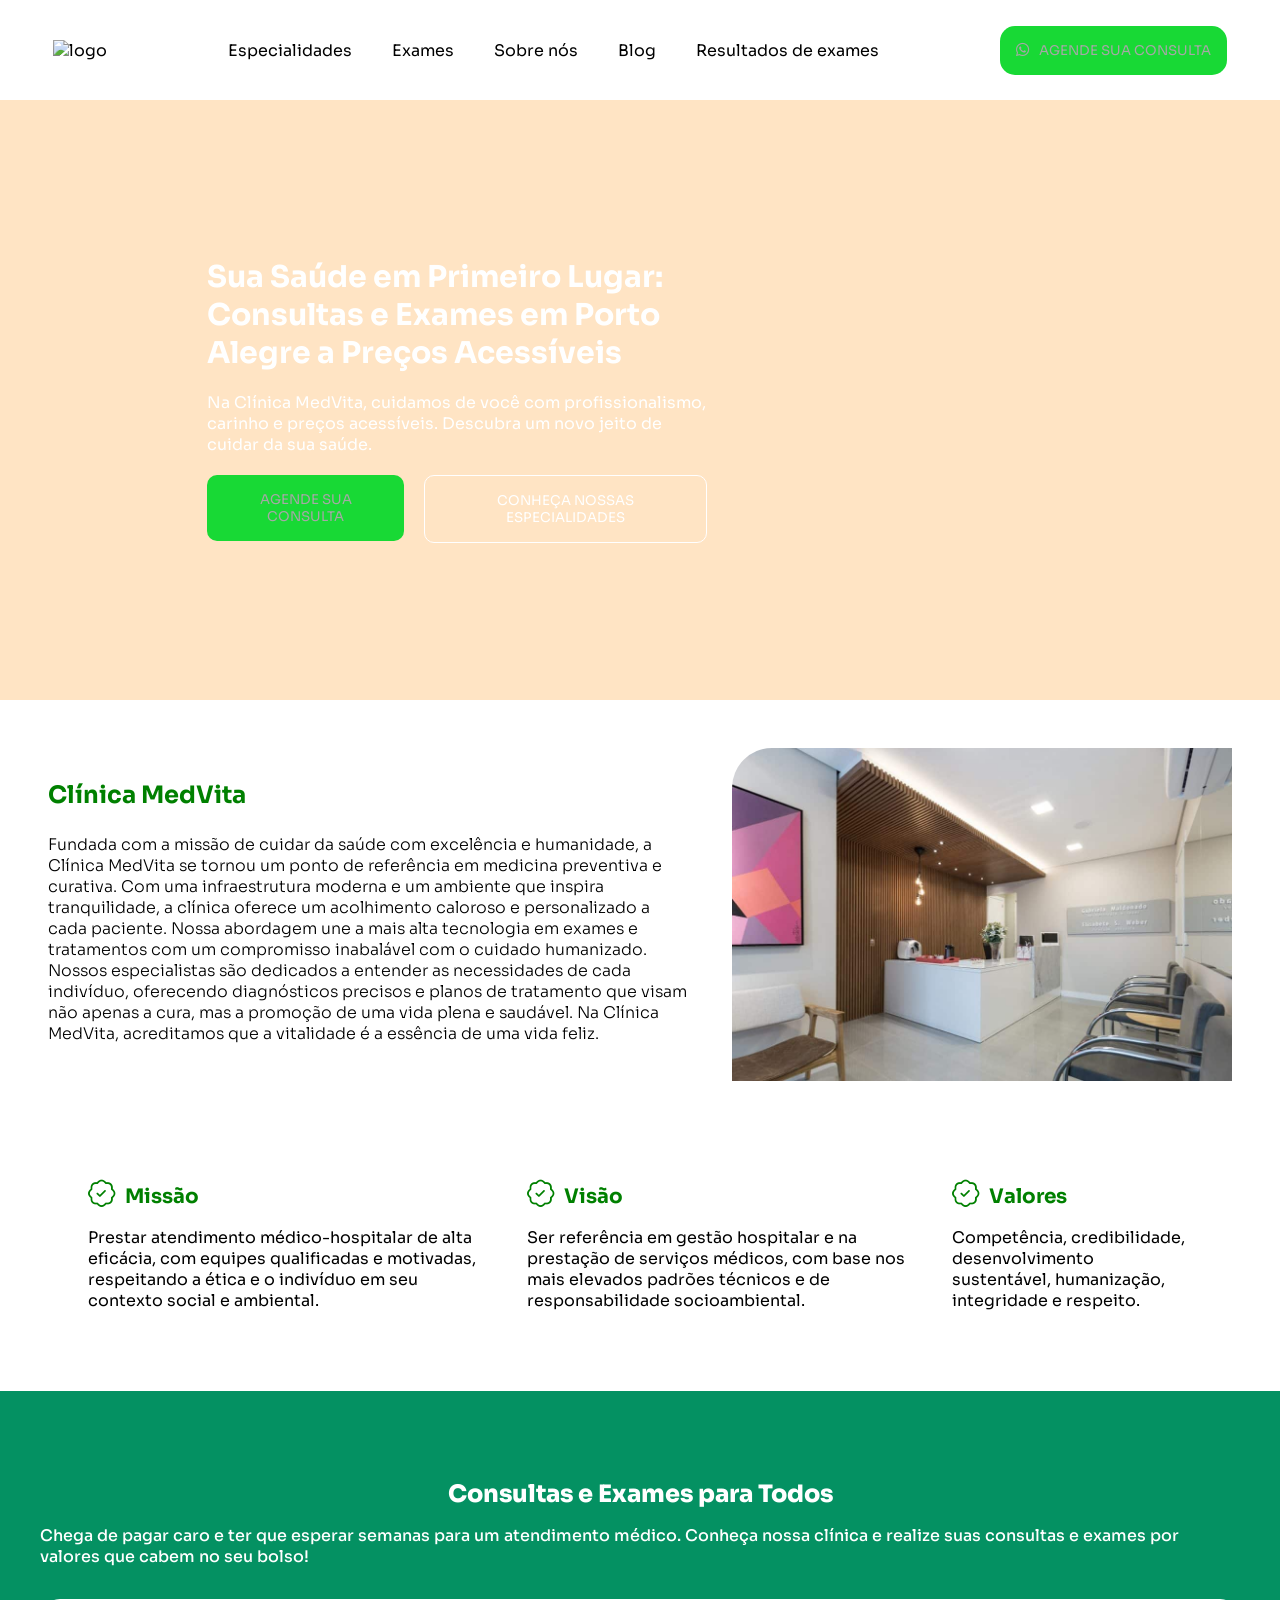
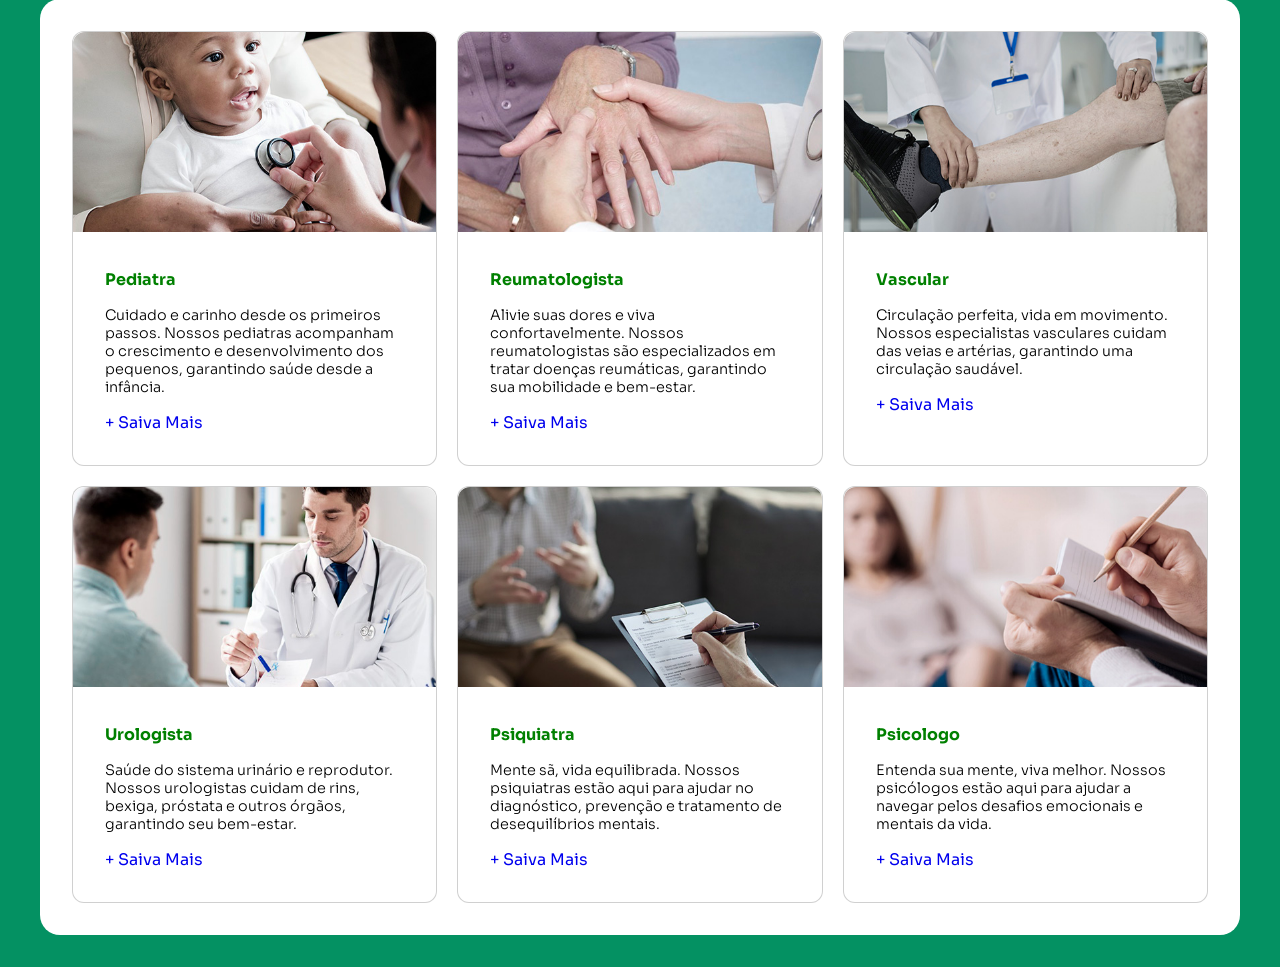
==== index.html @ e5060348 "Fazendo o sobre e consultas" ====
<!DOCTYPE html>
<html lang="pt-br">
<head>
    <meta charset="UTF-8">
    <meta name="viewport" content="width=device-width, initial-scale=1.0">
    <link rel="shortcut icon" href="assets/image/icon.png" type="image/x-icon">

    <!-- Bootstrap-->
    <link rel="stylesheet" href="https://cdn.jsdelivr.net/npm/bootstrap-icons@1.11.3/font/bootstrap-icons.min.css">

    <!-- Font -->
    <link rel="preconnect" href="https://fonts.googleapis.com">
    <link rel="preconnect" href="https://fonts.gstatic.com" crossorigin>
    <link href="https://fonts.googleapis.com/css2?family=Sora:wght@100..800&display=swap" rel="stylesheet">
    
    <!-- CSS -->
    <link rel="stylesheet" href="assets/css/style.css">

    <title>Clínica MedVita</title>
</head>
<body>
    <header>
        <div class="logo">
            <img src="assets/image/logo.png" alt="logo">
        </div>
        <menu>
            <ul>
                <a href="#"><li>Especialidades</li></a>
                <a href="#"><li>Exames</li></a>
                <a href="#"><li>Sobre nós</li></a>
                <a href="#"><li>Blog</li></a>
                <a href="#"><li>Resultados de exames</li></a>
            </ul>
        </menu>
        <div class="botao_menu">
            <button><span><i class="bi bi-whatsapp"></i></span>Agende sua consulta</button>
        </div>
    </header>

    <main>
        <section class="banner">
            <div class="banner_content">
                <div class="banner_text">
                    <h1>Sua Saúde em Primeiro Lugar: Consultas e Exames em Porto Alegre a Preços Acessíveis</h1>
                    <p>Na Clínica MedVita, cuidamos de você com profissionalismo, carinho e preços acessíveis. Descubra um novo jeito de cuidar da sua saúde.</p>
                    <div class="botao_container">
                        <a href="#"><button class="botao_consulta">Agende sua consulta</button></a>
                        <a href="#"><button class="botao_conheca">Conheça nossas especialidades</button></a>
                    </div>
                </div>
                <div></div>
            </div>
        </section>
        <section>
            <div class="container_sobre">
                <div class="container_text">
                <h1>Clínica MedVita</h1>
                <p>Fundada com a missão de cuidar da saúde com excelência e humanidade, a Clínica MedVita se tornou um ponto de referência em medicina preventiva e curativa. Com uma infraestrutura moderna e um ambiente que inspira tranquilidade, a clínica oferece um acolhimento caloroso e personalizado a cada paciente.
                Nossa abordagem une a mais alta tecnologia em exames e tratamentos com um compromisso inabalável com o cuidado humanizado. Nossos especialistas são dedicados a entender as necessidades de cada indivíduo, oferecendo diagnósticos precisos e planos de tratamento que visam não apenas a cura, mas a promoção de uma vida plena e saudável.
                Na Clínica MedVita, acreditamos que a vitalidade é a essência de uma vida feliz.</p>
            </div>
            <div class="image_sobre">
                <img src="assets/image/recepcao.jpg" alt="Recepção da Clínica MedVita">
            </div>
            </div>
            <div class="container_objetivo">
                <div class="objetivo_text">
                    <h1><span><i class="bi bi-patch-check"></i></span>Missão</h1>
                    <p>Prestar atendimento médico-hospitalar de alta eficácia, com equipes qualificadas e motivadas, respeitando a ética e o indivíduo em seu contexto social e ambiental.</p>
                </div>
                <div class="objetivo_text">
                    <h1><span><i class="bi bi-patch-check"></i></span>Visão</h1>
                    <p>Ser referência em gestão hospitalar e na prestação de serviços médicos, com base nos mais elevados padrões técnicos e de responsabilidade socioambiental.</p>
                </div>
                <div class="objetivo_text">
                    <h1><span><i class="bi bi-patch-check"></i></span>Valores</h1>
                    <p>Competência, credibilidade, desenvolvimento sustentável, humanização, integridade e respeito.</p>
                </div>
            </div>
        </section>
        <section class="section_consulta">
            <div class="container_consulta">
                <div class="consulta_text">
                    <h1>Consultas e Exames para Todos</h1>
                    <p>Chega de pagar caro e ter que esperar semanas para um atendimento médico. Conheça nossa clínica e realize suas consultas e exames por valores que cabem no seu bolso!</p>
                </div>
                <div class="container_exames">
                    <div class="exames">
                        <div class="exames_image">
                            <img src="assets/image/pediatra.jpg" alt="Imagem de uma consulta pediatrica">
                        </div>
                        <div class="exames_text">
                            <h1>Pediatra</h1>
                            <p>Cuidado e carinho desde os primeiros passos. Nossos pediatras acompanham o crescimento e desenvolvimento dos pequenos, garantindo saúde desde a infância.</p>
                            <a href="#">+ Saiva Mais</a>
                        </div>
                    </div>
                    <div class="exames">
                        <div class="exames_image">
                            <img src="assets/image/reumatologista.jpg" alt="Imagem de uma consulta de um reumatologista">
                        </div>
                        <div class="exames_text">
                            <h1>Reumatologista</h1>
                            <p>Alivie suas dores e viva confortavelmente. Nossos reumatologistas são especializados em tratar doenças reumáticas, garantindo sua mobilidade e bem-estar.</p>
                            <a href="#">+ Saiva Mais</a>
                        </div>
                    </div>
                    <div class="exames">
                        <div class="exames_image">
                            <img src="assets/image/vascular.jpg" alt="Imagem de uma consulta vascular">
                        </div>
                        <div class="exames_text">
                            <h1>Vascular</h1>
                            <p>Circulação perfeita, vida em movimento. Nossos especialistas vasculares cuidam das veias e artérias, garantindo uma circulação saudável.</p>
                            <a href="#">+ Saiva Mais</a>
                        </div>
                    </div>
                    <div class="exames">
                        <div class="exames_image">
                            <img src="assets/image/urologista.jpg" alt="Imagem de uma consulta de um urologista">
                        </div>
                        <div class="exames_text">
                            <h1>Urologista</h1>
                            <p>Saúde do sistema urinário e reprodutor. Nossos urologistas cuidam de rins, bexiga, próstata e outros órgãos, garantindo seu bem-estar.</p>
                            <a href="#">+ Saiva Mais</a>
                        </div>
                    </div>
                    <div class="exames">
                        <div class="exames_image">
                            <img src="assets/image/psiquiatra.jpg" alt="Imagem de uma consulta de um psiquiatra">
                        </div>
                        <div class="exames_text">
                            <h1>Psiquiatra</h1>
                            <p>Mente sã, vida equilibrada. Nossos psiquiatras estão aqui para ajudar no diagnóstico, prevenção e tratamento de desequilíbrios mentais.</p>
                            <a href="#">+ Saiva Mais</a>
                        </div>
                    </div>
                    <div class="exames">
                        <div class="exames_image">
                            <img src="assets/image/psicologo.jpg" alt="Imagem de uma consulta de um psicologo">
                        </div>
                        <div class="exames_text">
                            <h1>Psicologo</h1>
                            <p>Entenda sua mente, viva melhor. Nossos psicólogos estão aqui para ajudar a navegar pelos desafios emocionais e mentais da vida.</p>
                            <a href="#">+ Saiva Mais</a>
                        </div>
                    </div>
                </div>
            </div>
        </section>
    </main>
</body>
</html>
---- assets/css/style.css ----
*{
    margin: 0;
    padding: 0;
    box-sizing: border-box;
    list-style: none;
    text-decoration: none;
    font-family: "Sora", sans-serif;
}

body {
    background-color: #FFF;
}

/* Header*/

header {
    background-color: #FFF;
    width: 100%;
    height: 100px;
    display: flex;
    justify-content: space-around;
    align-items: center;
}

.logo img{
    max-width: 100px;
    height: auto;
}

menu {
    margin: 0 15px;
}

menu ul{
    max-width: 700px;
    display: flex;
    gap: 40px;
}

menu a li {
    color: black;
}

menu li:hover {
    color: green;
    transition: 0.3s;
}

.botao_menu button{
    border: none;
    border-radius: 15px;
    background-color: #18D935;
    color: rgb(167, 167, 167);
    padding: 1rem;
    text-transform: uppercase;
    cursor: pointer;
}

.botao_menu button span {
    margin-right: 10px;
}

/* Main */

.banner {
    background-color: bisque;
    width: 100%;
    height: 600px;

    background-image: url(../image/banner.jpg);
    background-size: cover;
    background-position: center;
}

.banner_content {
    display: flex;
    justify-content: space-around;
    align-items: center;
    height: 600px;
    gap: px;
}

.banner_text {
    display: flex;
    flex-direction: column;
    max-width: 500px;
    margin-left: 1rem;
    color: white;
}

.banner_text h1 {
    font-size: 30px;
    margin-bottom: 20px;
}

.banner_text .botao_container {
    margin-top: 20px;
    display: flex;
    gap: 20px;
}

.botao_consulta {
    border: none;
    border-radius: 10px;
    background-color: #18D935;
    color: rgb(167, 167, 167);
    padding: 1rem;
    text-transform: uppercase;
    cursor: pointer;
}

.botao_conheca {
    border: 1px solid white;
    border-radius: 10px;
    color: white;
    background-color: transparent;
    padding: 1rem;
    text-transform: uppercase;
    cursor: pointer;
}

.container_sobre {
    display: flex;
    justify-content: center;
    gap: 40px;
    margin: 3rem;
}

.container_text {
    margin-top: 2rem;
    width: 700px;
}

.container_text h1 {
    margin-bottom: 1.5rem;
    color: green;
}

.container_text p {
    font-weight: 300;
}

.image_sobre {
    display: flex;
    align-items: center;
}

.image_sobre img {
    width: 500px;
    border-top-left-radius: 40px;
}

.container_objetivo {
    max-width: 1200px;
    display: flex;
    margin: 2rem auto;
    padding: 3rem;
    gap: 30px;
}

.objetivo_text h1 {
    color: green;
    margin-bottom: 1rem;
    font-size: 1.25rem;
}

.objetivo_text span {
    padding-right: 10px;
    font-size: 27px;
}

.section_consulta {
    background-color: #049162;
    width: 100%;
    padding: 2rem;
}

.container_consulta {
    max-width: 1200px;
    margin: auto;
    padding-top: 3.5rem;
    color: #FFF;
}

.consulta_text {
    margin-bottom: 2rem;
}

.consulta_text h1 {
    text-align: center;
    font-weight: 800;
    margin-bottom: 1rem;
}

.consulta_text p {
    font-weight: 500;
}

.container_exames {
    background-color: #FFF;
    border-radius: 20px;
    padding: 2rem;
    display: grid;
    grid-template-columns: repeat(auto-fit, minmax(300px, 1fr));
    gap: 20px;
}

.exames {
    background-color: #fff;
    border: 1px solid rgba(0, 0, 0, 0.185);
    border-radius: 12px;
}

.exames_image img {
    width: 100%;
    height: 200px;
    object-fit: cover;
    border-radius: 12px 12px 0px 0px;
}

.exames_text {
    padding: 2rem;
}

.exames .exames_text h1 {
    color: green;
    font-size: 1rem;
}

.exames .exames_text p {
    color: black;
    font-size: 0.9rem;
    font-weight: 300;
    padding: 1rem 0rem;
}
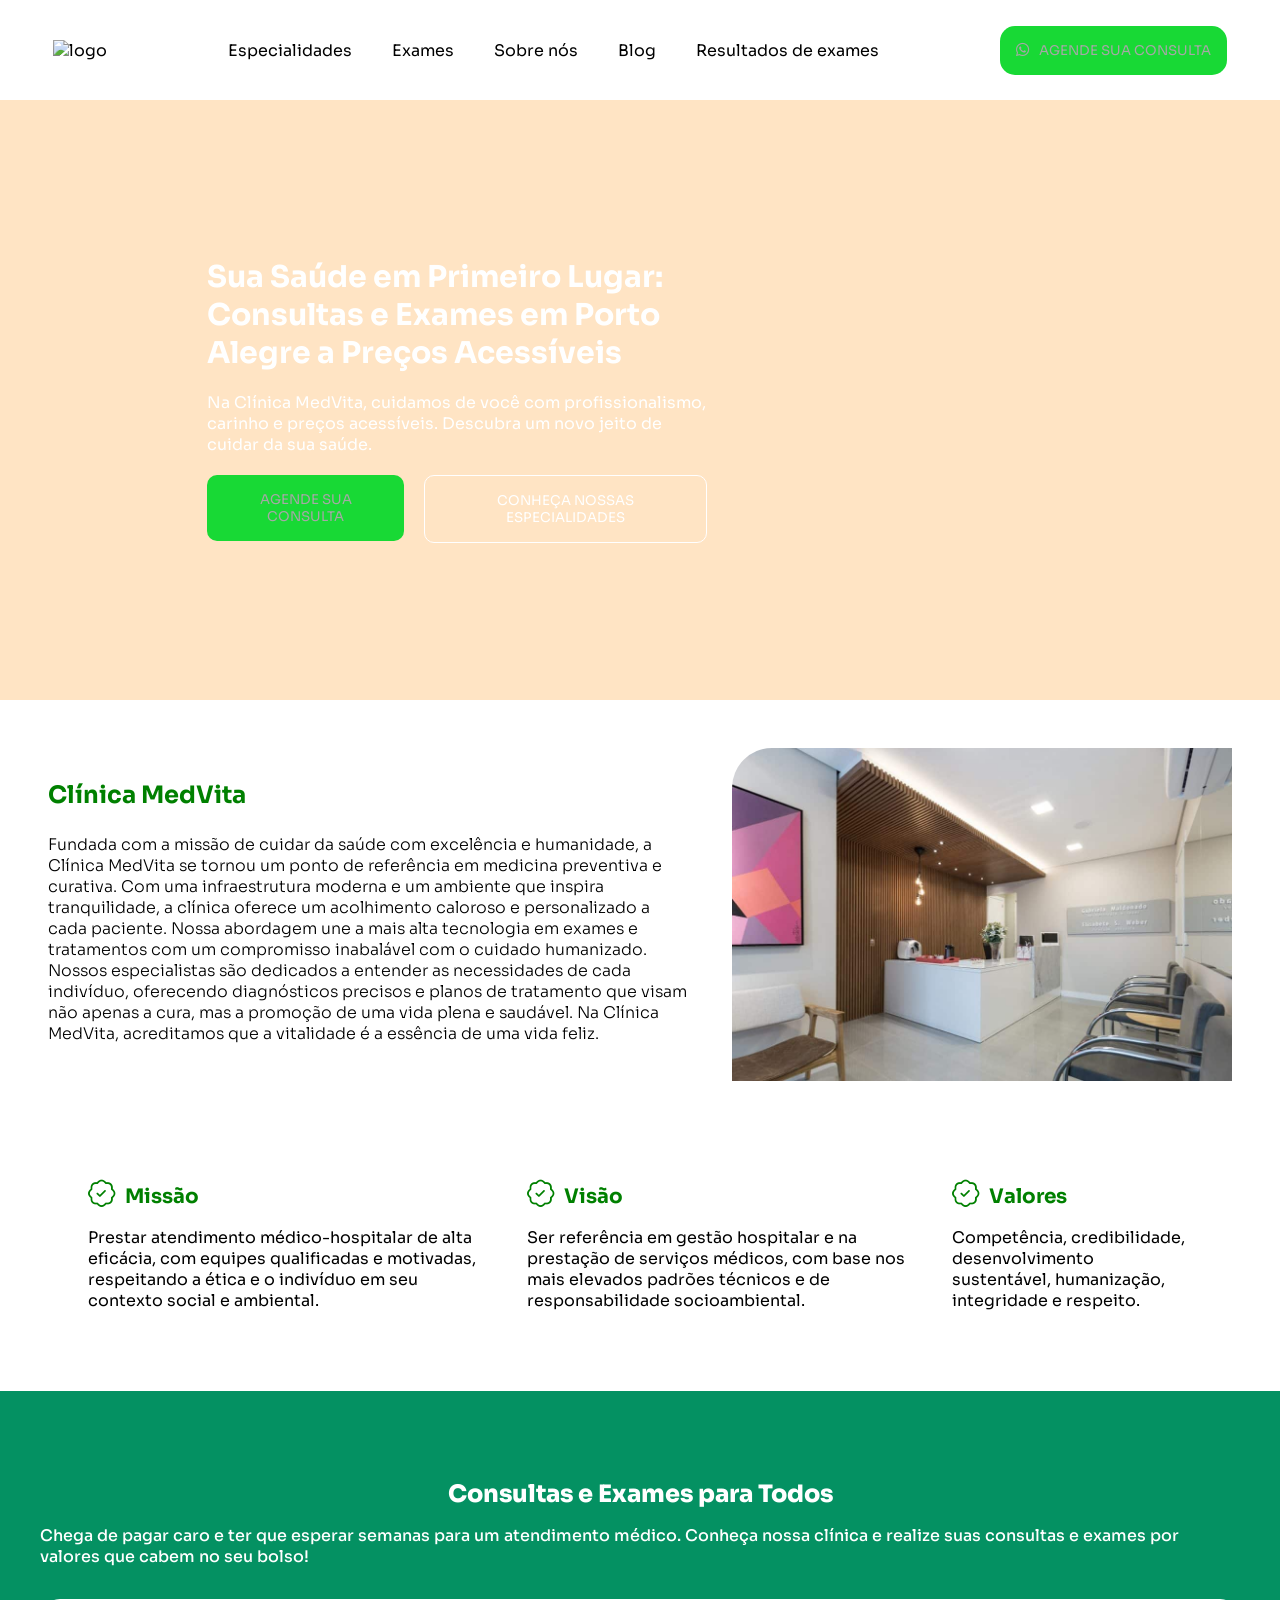
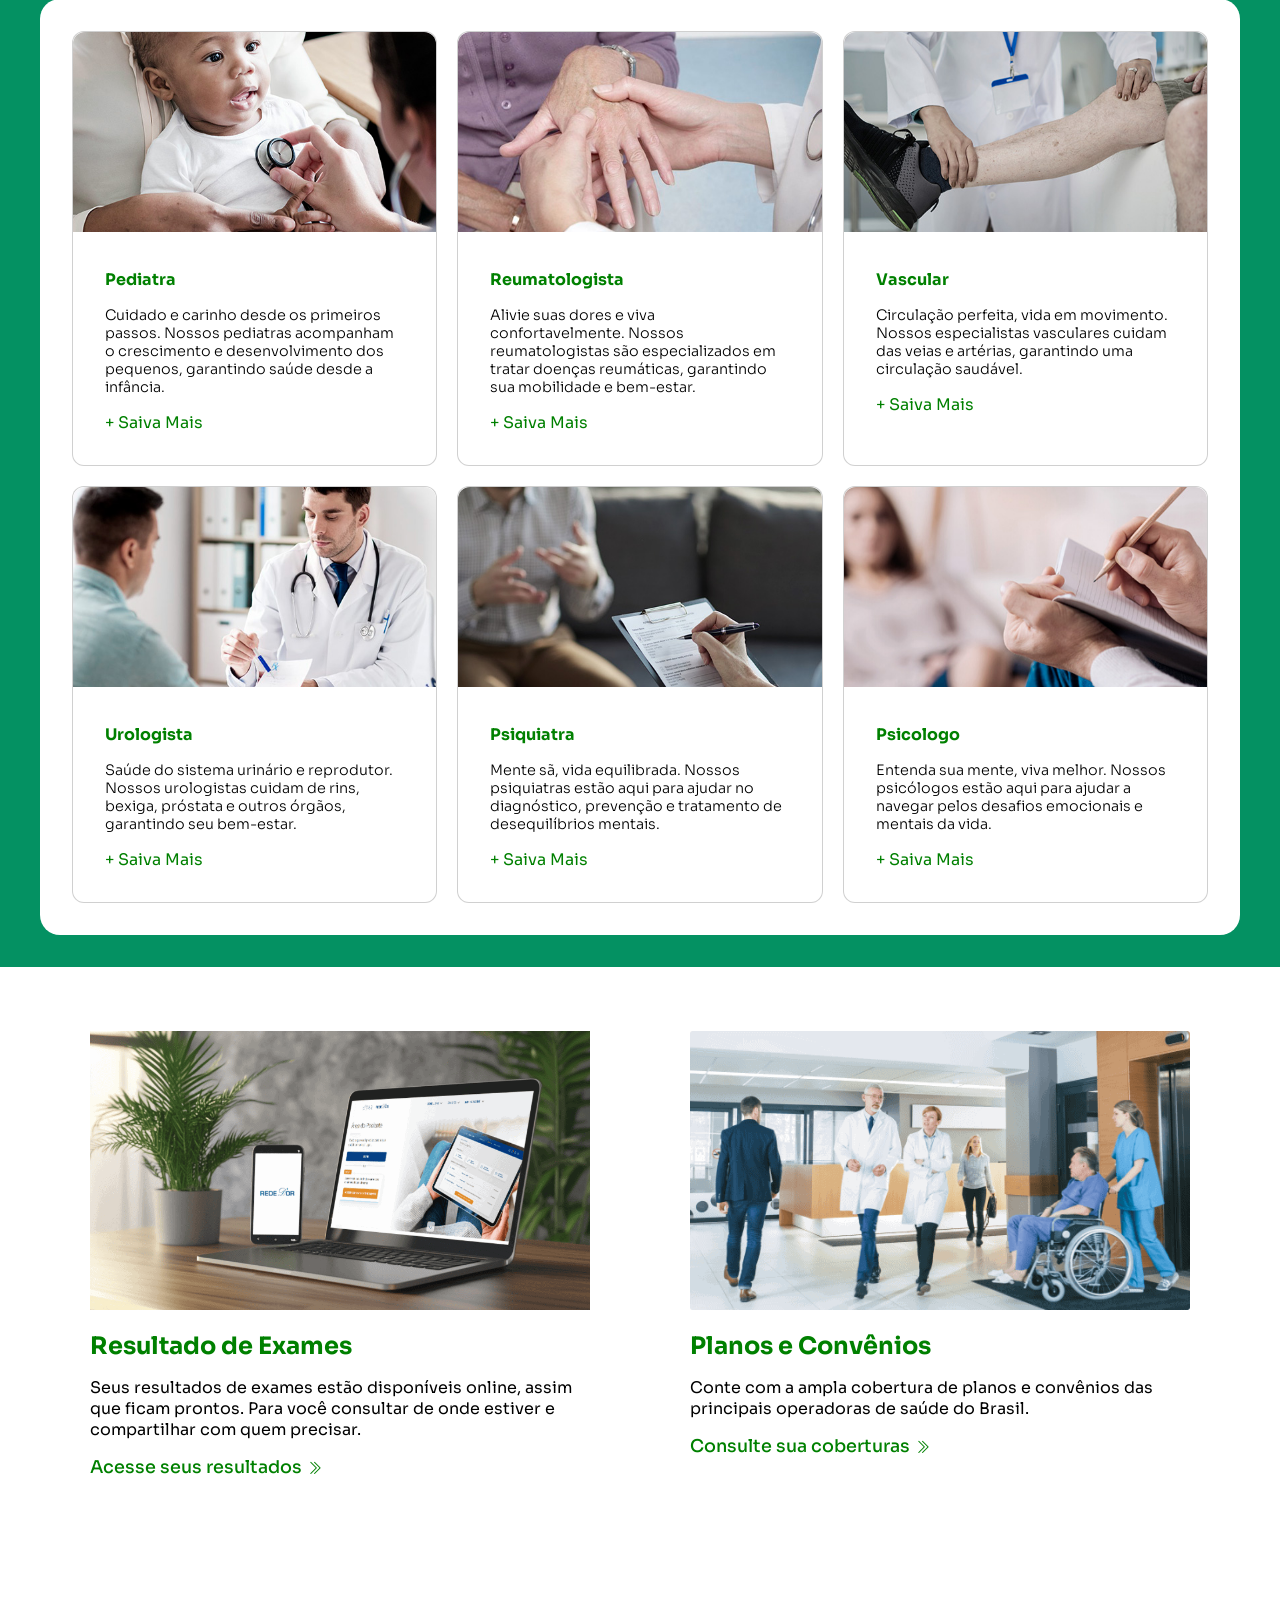
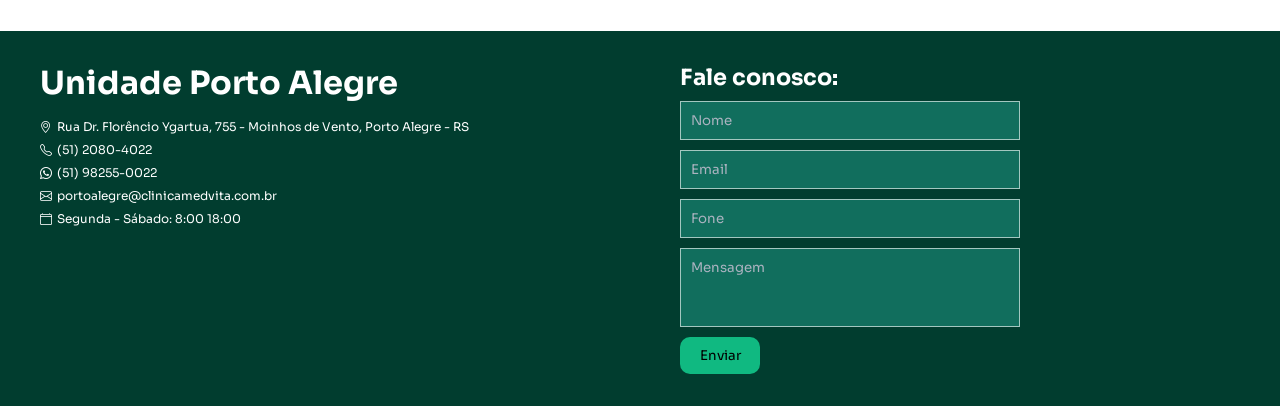
==== commit beab3cc0: "Finalizando o footer" ====
--- a/index.html
+++ b/index.html
@@ -148,6 +148,55 @@
                 </div>
             </div>
         </section>
+        <section class="section_info">
+            <div class="container_info">
+                <div class="card_info">
+                    <div>
+                        <img src="assets/image/Resultados-Exames_Final.jpg" alt="Imagem de um notebook">
+                    </div>
+                    <div>
+                        <h1>Resultado de Exames</h1>
+                        <p>Seus resultados de exames estão disponíveis online, assim que ficam prontos. Para você consultar de onde estiver e compartilhar com quem precisar.</p>
+                    </div>
+                    <div>
+                        <a href="#">Acesse seus resultados<span><i class="bi bi-chevron-double-right"></i></span></a>
+                    </div>
+                </div>
+
+                <div class="card_info">
+                    <div>
+                        <img src="assets/image/Plano.jpg" alt="">
+                    </div>
+                    <div>
+                        <h1>Planos e Convênios</h1>
+                        <p>Conte com a ampla cobertura de planos e convênios das principais operadoras de saúde do Brasil.</p>
+                    </div>
+                    <div>
+                        <a href="#">Consulte sua coberturas<span><i class="bi bi-chevron-double-right"></i></span></a>
+                    </div>
+                </div>
+            </div>
+        </section>
     </main>
+    <footer>
+        <div class="footer_info">
+            <div class="info">
+                <h1>Unidade Porto Alegre</h1>
+                <p><span><i class="bi bi-geo-alt"></i></span>Rua Dr. Florêncio Ygartua, 755 - Moinhos de Vento, Porto Alegre - RS</p>
+                <p><span><i class="bi bi-telephone"></i></span>(51) 2080-4022</p>
+                <p><span><i class="bi bi-whatsapp"></i></span>(51) 98255-0022</p>
+                <p><span><i class="bi bi-envelope"></i></span>portoalegre@clinicamedvita.com.br</p>
+                <p><span><i class="bi bi-calendar4"></i></span>Segunda - Sábado: 8:00 18:00</p>
+            </div>
+            <div class="contato">
+                <h1>Fale conosco:</h1>
+                <input type="text" name="nome" id="" placeholder="Nome">
+                <input type="email" name="email" id="" placeholder="Email">
+                <input type="tel" name="telefone" id="" placeholder="Fone">
+                <input type="text" name="mensagem" id="" class="mensagem" placeholder="Mensagem">
+                <button>Enviar</button>
+            </div>
+        </div>
+    </footer>
 </body>
 </html>
--- a/assets/css/style.css
+++ b/assets/css/style.css
@@ -234,4 +234,122 @@
     padding: 1rem 0rem;
 }
 
-
+.exames .exames_text a {
+    color: green;
+}
+
+.section_info {
+    max-width: 1200px;
+    margin: auto;
+    height: 600px;
+}
+
+.container_info {
+    display: flex;
+    justify-content: space-around;
+    margin-top: 4rem;
+}
+
+.card_info {
+    flex-direction: column;
+    width: 500px;
+}
+
+.card_info img {
+    width: 500px;
+}
+
+.card_info h1 {
+    color: green;
+    padding-bottom: 1rem;
+    padding-top: 1rem;
+}
+
+.card_info p {
+    padding-bottom: 1rem;
+}
+
+.card_info a {
+    color: green;
+    font-size: 1.1rem;
+    font-weight: 500;
+}
+
+.card_info span {
+    padding-left: 5px;
+    font-size: 15px;
+}
+
+footer {
+    background-color: #013D2F;
+    padding: 2rem;
+}
+
+.footer_info {
+    max-width: 1200px;
+    display: flex;
+    justify-content: center;
+    margin: auto;
+    color: #FFF;
+    gap: 80px;
+}
+
+.info {
+    width: 100%;
+}
+
+.info h1 {
+    padding-bottom: 1rem;
+}
+
+.info span {
+    padding-right: 5px;
+}
+
+.info p {
+    padding-bottom: 8px;
+    font-size: 12px;
+}
+
+.contato {
+    width: 100%;
+    display: flex;
+    flex-direction: column;
+    gap: 10px;
+}
+
+.contato h1 {
+    font-size: 1.4rem;
+}
+
+.contato input {
+    padding: 10px;
+    max-width: 340px;
+    background-color: #116E5D;
+    color: #ffffff;
+    border: 1px solid #ffffff9c;
+}
+
+::placeholder {
+    color: #abb3c0;
+    opacity: 1;
+}
+
+.contato .mensagem {
+    padding-bottom: 50px;
+}
+
+.contato button {
+    width: 80px;
+    border: none;
+    background-color: #10B981;
+    padding: 10px;
+    border-radius: 10px;
+}
+
+.contato button:hover {
+    background-color: #065F46;
+}
+
+
+
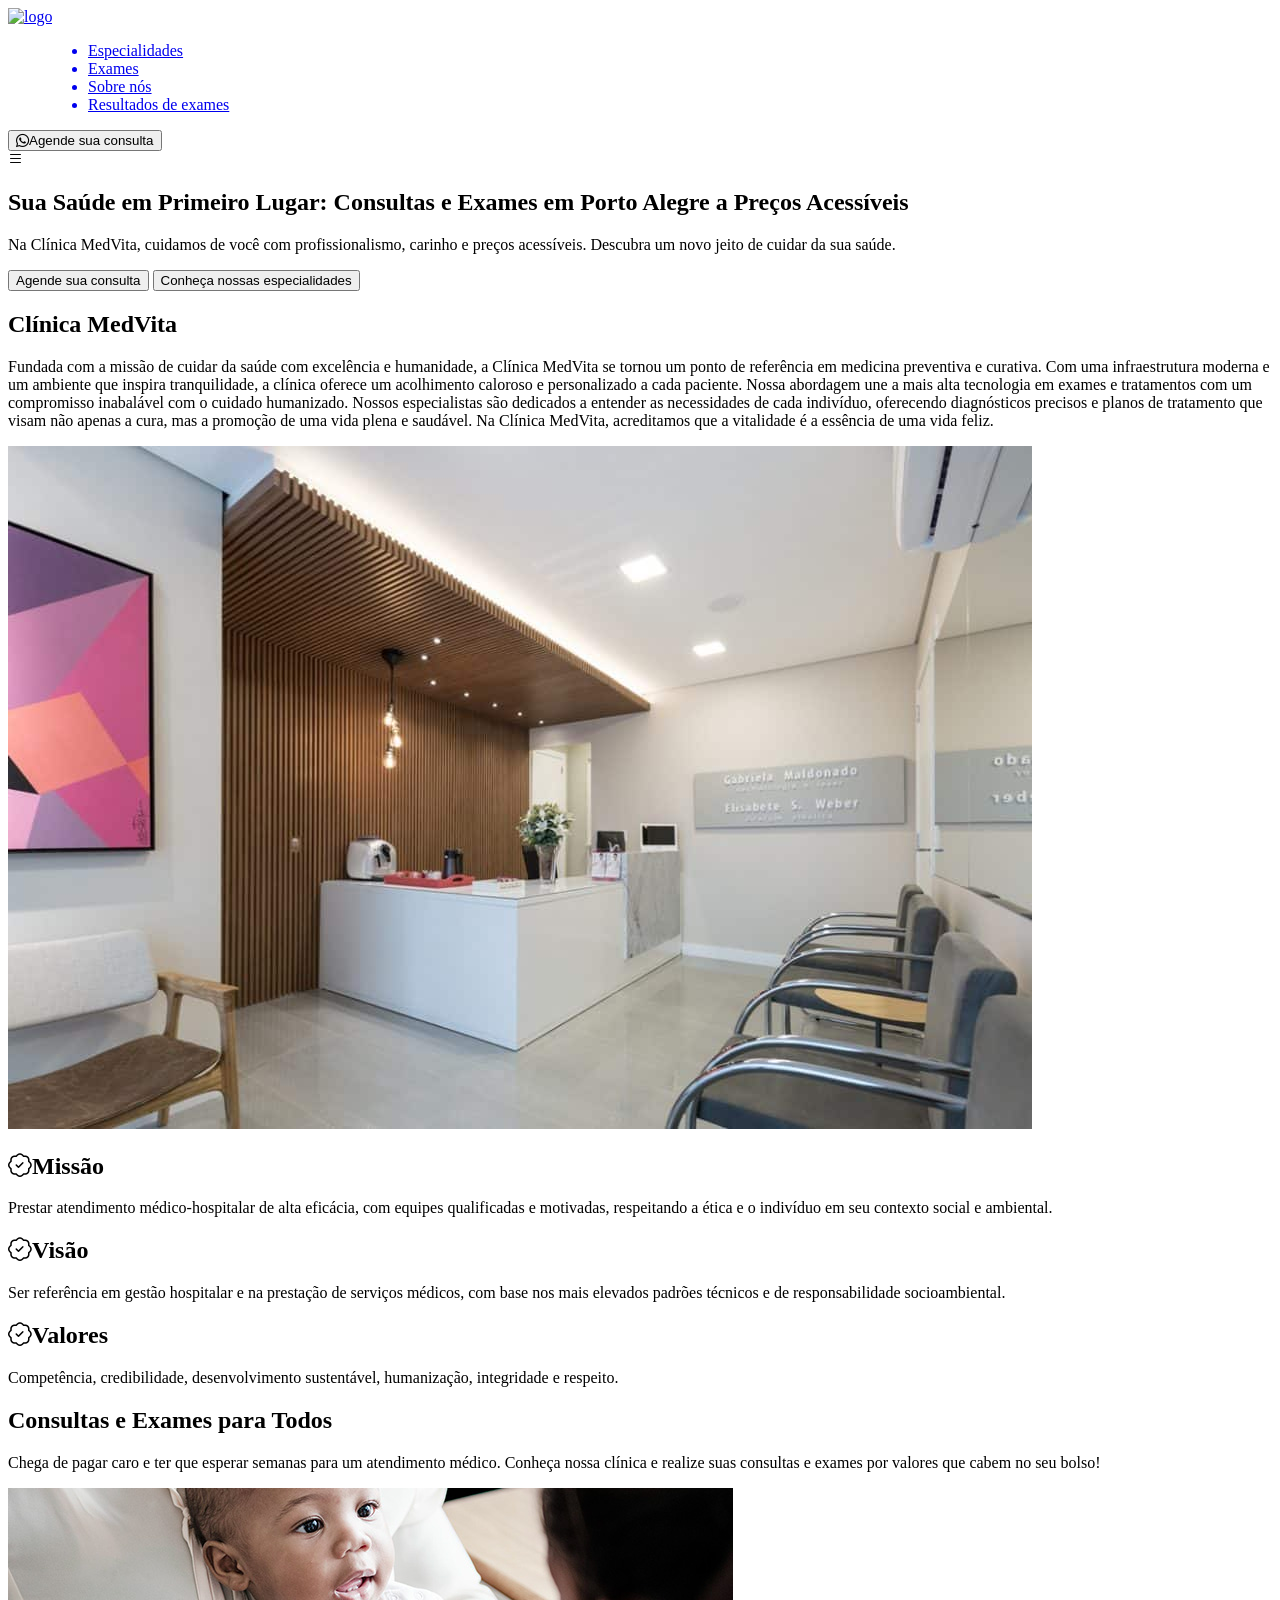
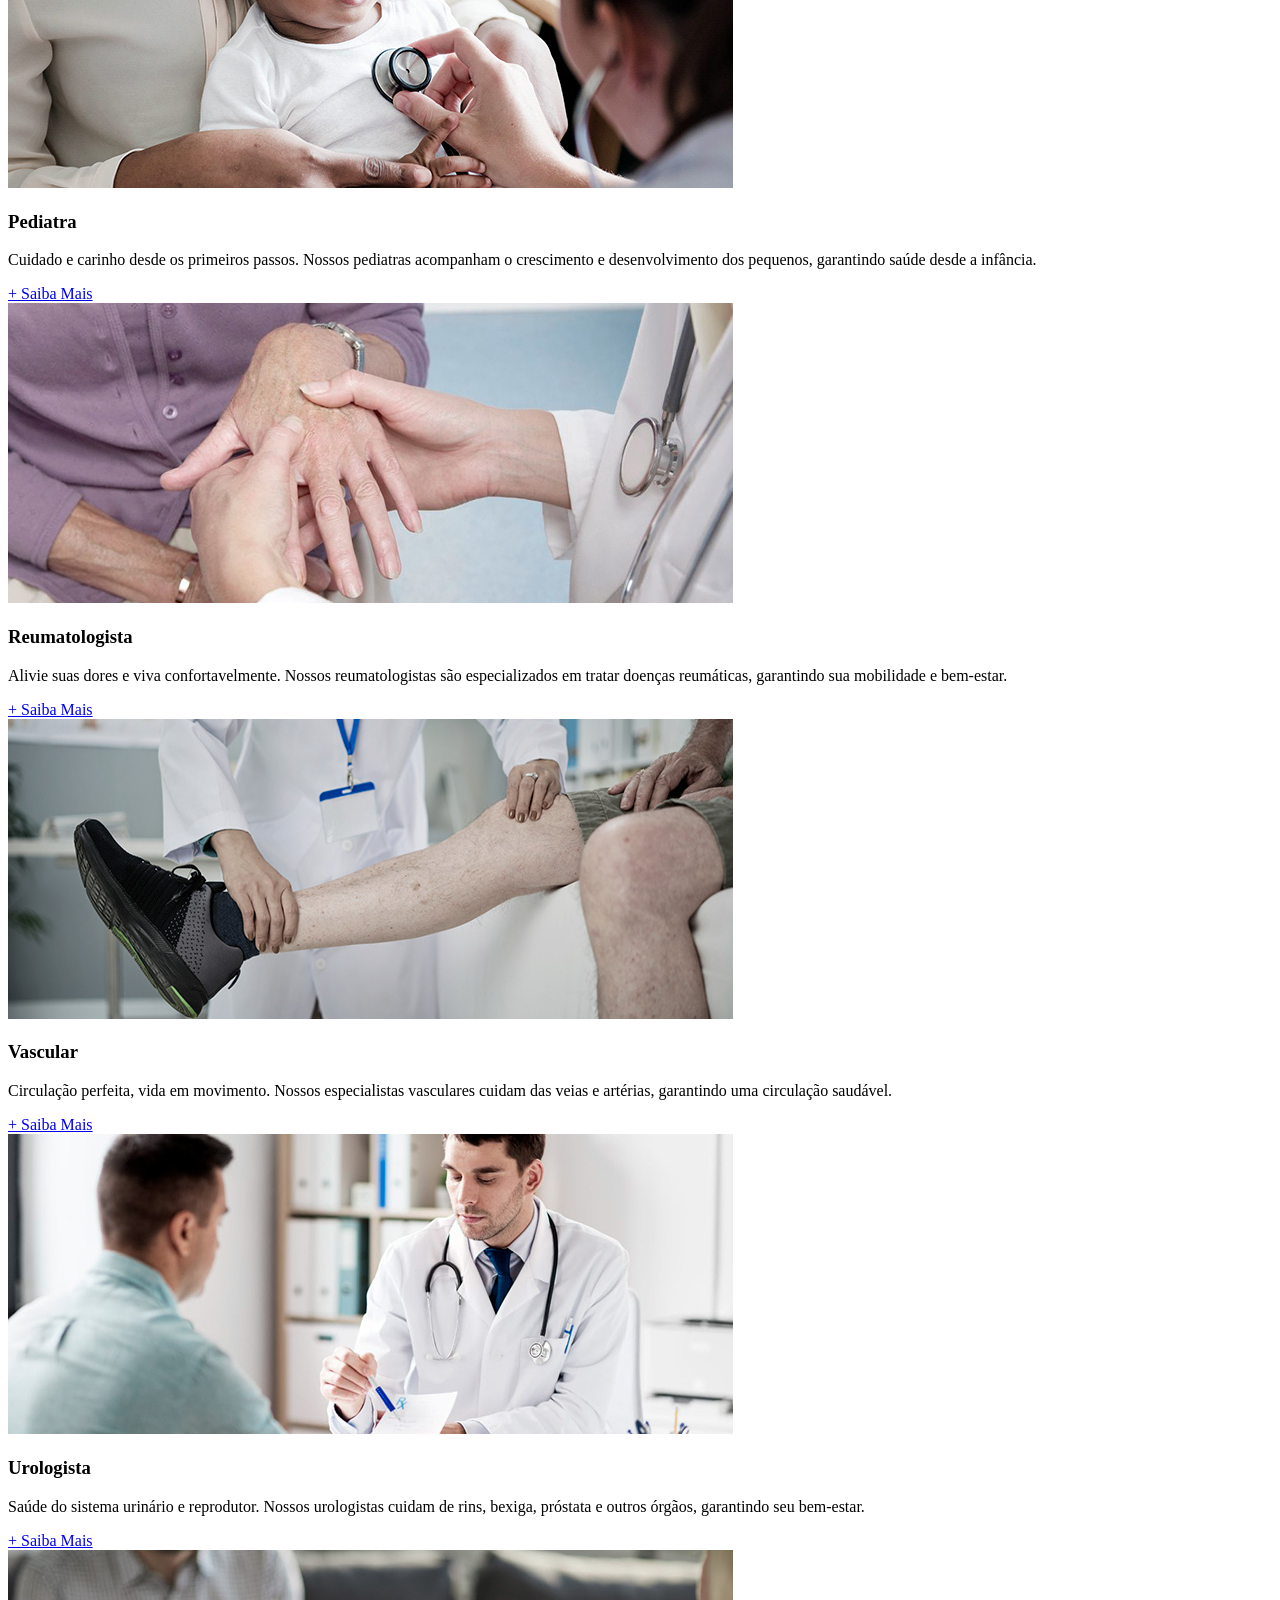
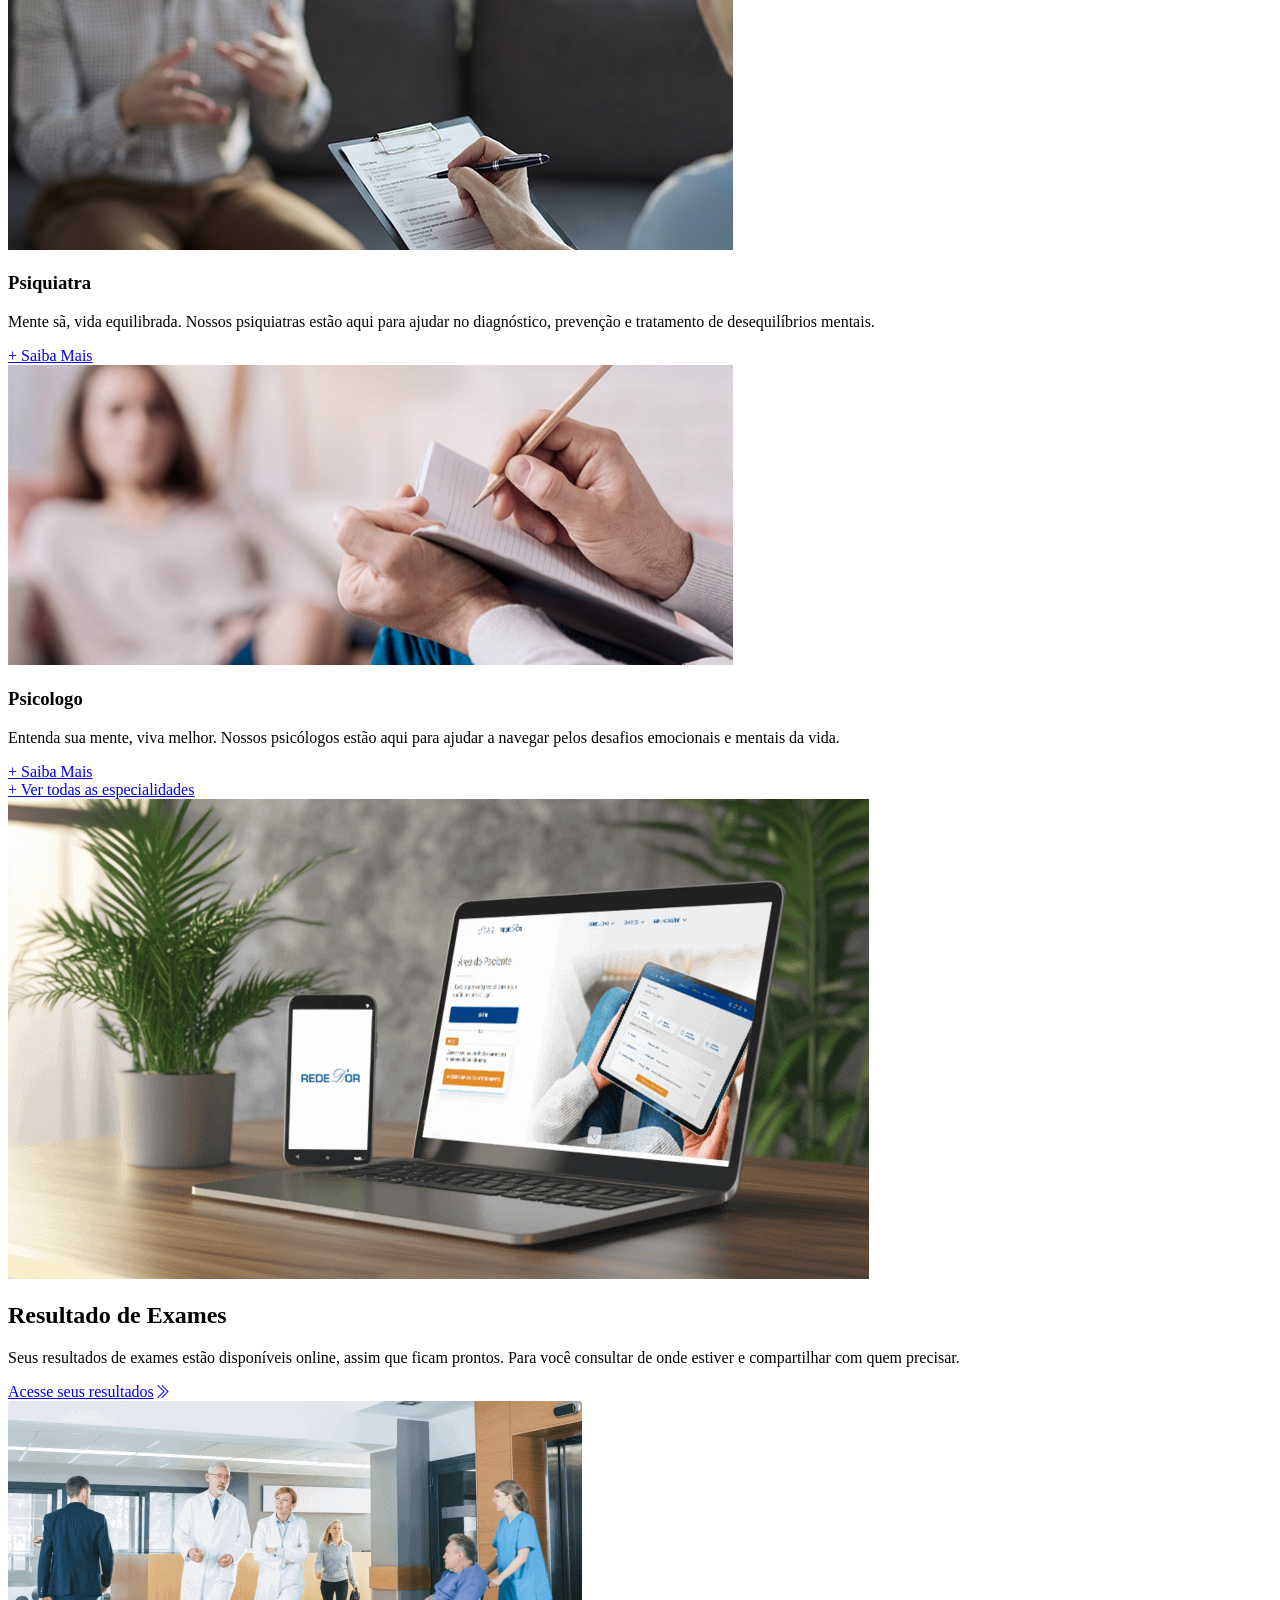
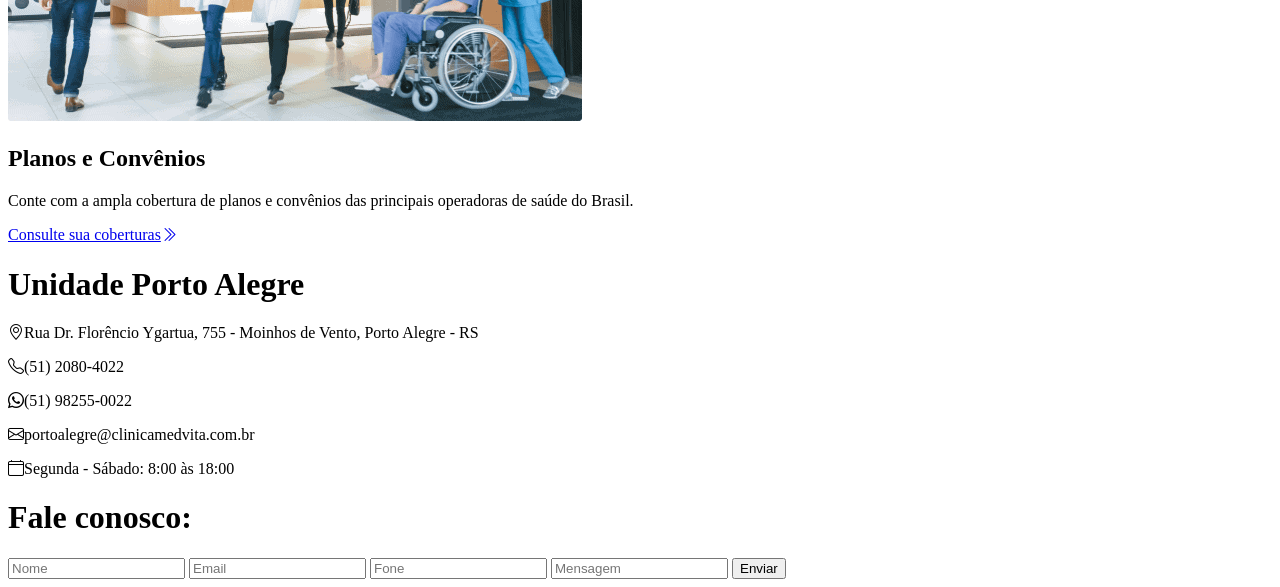
==== commit 67f9e867: "Trocando o nome da pagina principal home para index" ====
--- a/index.html
+++ b/index.html
@@ -14,27 +14,31 @@
     <link href="https://fonts.googleapis.com/css2?family=Sora:wght@100..800&display=swap" rel="stylesheet">
     
     <!-- CSS -->
-    <link rel="stylesheet" href="assets/css/style.css">
+    <link rel="stylesheet" href="./assets/css/index.css">
+    <link rel="stylesheet" href="./assets/css/media.css">
+
+    <!-- JS -->
+    <script src="./assets/js/script.js" defer></script>
 
     <title>Clínica MedVita</title>
 </head>
 <body>
     <header>
         <div class="logo">
-            <img src="assets/image/logo.png" alt="logo">
+            <a href="index.html"><img src="assets/image/logo.png" alt="logo"></a>
         </div>
         <menu>
-            <ul>
-                <a href="#"><li>Especialidades</li></a>
-                <a href="#"><li>Exames</li></a>
-                <a href="#"><li>Sobre nós</li></a>
-                <a href="#"><li>Blog</li></a>
+            <ul id="menu">
+                <a href="especialidades.html"><li>Especialidades</li></a>
+                <a href="exames.html"><li>Exames</li></a>
+                <a href="#sobre"><li>Sobre nós</li></a>
                 <a href="#"><li>Resultados de exames</li></a>
             </ul>
         </menu>
         <div class="botao_menu">
             <button><span><i class="bi bi-whatsapp"></i></span>Agende sua consulta</button>
         </div>
+        <i id="nav_menu" class="bi bi-list"></i>
     </header>
 
     <main>
@@ -45,14 +49,14 @@
                     <p>Na Clínica MedVita, cuidamos de você com profissionalismo, carinho e preços acessíveis. Descubra um novo jeito de cuidar da sua saúde.</p>
                     <div class="botao_container">
                         <a href="#"><button class="botao_consulta">Agende sua consulta</button></a>
-                        <a href="#"><button class="botao_conheca">Conheça nossas especialidades</button></a>
+                        <a href="especialidades.html"><button class="botao_conheca">Conheça nossas especialidades</button></a>
                     </div>
                 </div>
                 <div></div>
             </div>
         </section>
         <section>
-            <div class="container_sobre">
+            <div class="container_sobre" id="sobre">
                 <div class="container_text">
                 <h1>Clínica MedVita</h1>
                 <p>Fundada com a missão de cuidar da saúde com excelência e humanidade, a Clínica MedVita se tornou um ponto de referência em medicina preventiva e curativa. Com uma infraestrutura moderna e um ambiente que inspira tranquilidade, a clínica oferece um acolhimento caloroso e personalizado a cada paciente.
@@ -84,68 +88,72 @@
                     <h1>Consultas e Exames para Todos</h1>
                     <p>Chega de pagar caro e ter que esperar semanas para um atendimento médico. Conheça nossa clínica e realize suas consultas e exames por valores que cabem no seu bolso!</p>
                 </div>
-                <div class="container_exames">
-                    <div class="exames">
-                        <div class="exames_image">
-                            <img src="assets/image/pediatra.jpg" alt="Imagem de uma consulta pediatrica">
-                        </div>
-                        <div class="exames_text">
-                            <h1>Pediatra</h1>
-                            <p>Cuidado e carinho desde os primeiros passos. Nossos pediatras acompanham o crescimento e desenvolvimento dos pequenos, garantindo saúde desde a infância.</p>
-                            <a href="#">+ Saiva Mais</a>
-                        </div>
-                    </div>
-                    <div class="exames">
-                        <div class="exames_image">
-                            <img src="assets/image/reumatologista.jpg" alt="Imagem de uma consulta de um reumatologista">
-                        </div>
-                        <div class="exames_text">
-                            <h1>Reumatologista</h1>
-                            <p>Alivie suas dores e viva confortavelmente. Nossos reumatologistas são especializados em tratar doenças reumáticas, garantindo sua mobilidade e bem-estar.</p>
-                            <a href="#">+ Saiva Mais</a>
-                        </div>
-                    </div>
-                    <div class="exames">
-                        <div class="exames_image">
-                            <img src="assets/image/vascular.jpg" alt="Imagem de uma consulta vascular">
-                        </div>
-                        <div class="exames_text">
-                            <h1>Vascular</h1>
-                            <p>Circulação perfeita, vida em movimento. Nossos especialistas vasculares cuidam das veias e artérias, garantindo uma circulação saudável.</p>
-                            <a href="#">+ Saiva Mais</a>
-                        </div>
-                    </div>
-                    <div class="exames">
-                        <div class="exames_image">
-                            <img src="assets/image/urologista.jpg" alt="Imagem de uma consulta de um urologista">
-                        </div>
-                        <div class="exames_text">
-                            <h1>Urologista</h1>
-                            <p>Saúde do sistema urinário e reprodutor. Nossos urologistas cuidam de rins, bexiga, próstata e outros órgãos, garantindo seu bem-estar.</p>
-                            <a href="#">+ Saiva Mais</a>
-                        </div>
-                    </div>
-                    <div class="exames">
-                        <div class="exames_image">
-                            <img src="assets/image/psiquiatra.jpg" alt="Imagem de uma consulta de um psiquiatra">
-                        </div>
-                        <div class="exames_text">
-                            <h1>Psiquiatra</h1>
-                            <p>Mente sã, vida equilibrada. Nossos psiquiatras estão aqui para ajudar no diagnóstico, prevenção e tratamento de desequilíbrios mentais.</p>
-                            <a href="#">+ Saiva Mais</a>
-                        </div>
-                    </div>
-                    <div class="exames">
-                        <div class="exames_image">
-                            <img src="assets/image/psicologo.jpg" alt="Imagem de uma consulta de um psicologo">
-                        </div>
-                        <div class="exames_text">
-                            <h1>Psicologo</h1>
-                            <p>Entenda sua mente, viva melhor. Nossos psicólogos estão aqui para ajudar a navegar pelos desafios emocionais e mentais da vida.</p>
-                            <a href="#">+ Saiva Mais</a>
-                        </div>
-                    </div>
-                </div>
+                <section class="section_exames">
+                    <div class="container_exames">
+                        <div class="exames">
+                            <div class="exames_image">
+                                <img src="assets/image/pediatra.jpg" alt="Imagem de uma consulta pediatrica">
+                            </div>
+                            <div class="exames_text">
+                                <h1>Pediatra</h1>
+                                <p>Cuidado e carinho desde os primeiros passos. Nossos pediatras acompanham o crescimento e desenvolvimento dos pequenos, garantindo saúde desde a infância.</p>
+                                <a href="#">+ Saiba Mais</a>
+                            </div>
+                        </div>
+                        <div class="exames">
+                            <div class="exames_image">
+                                <img src="assets/image/reumatologista.jpg" alt="Imagem de uma consulta de um reumatologista">
+                            </div>
+                            <div class="exames_text">
+                                <h1>Reumatologista</h1>
+                                <p>Alivie suas dores e viva confortavelmente. Nossos reumatologistas são especializados em tratar doenças reumáticas, garantindo sua mobilidade e bem-estar.</p>
+                                <a href="#">+ Saiba Mais</a>
+                            </div>
+                        </div>
+                        <div class="exames">
+                            <div class="exames_image">
+                                <img src="assets/image/vascular.jpg" alt="Imagem de uma consulta vascular">
+                            </div>
+                            <div class="exames_text">
+                                <h1>Vascular</h1>
+                                <p>Circulação perfeita, vida em movimento. Nossos especialistas vasculares cuidam das veias e artérias, garantindo uma circulação saudável.</p>
+                                <a href="#">+ Saiba Mais</a>
+                            </div>
+                        </div>
+                        <div class="exames">
+                            <div class="exames_image">
+                                <img src="assets/image/urologista.jpg" alt="Imagem de uma consulta de um urologista">
+                            </div>
+                            <div class="exames_text">
+                                <h1>Urologista</h1>
+                                <p>Saúde do sistema urinário e reprodutor. Nossos urologistas cuidam de rins, bexiga, próstata e outros órgãos, garantindo seu bem-estar.</p>
+                                <a href="#">+ Saiba Mais</a>
+                            </div>
+                        </div>
+                        <div class="exames">
+                            <div class="exames_image">
+                                <img src="assets/image/psiquiatra.jpg" alt="Imagem de uma consulta de um psiquiatra">
+                            </div>
+                            <div class="exames_text">
+                                <h1>Psiquiatra</h1>
+                                <p>Mente sã, vida equilibrada. Nossos psiquiatras estão aqui para ajudar no diagnóstico, prevenção e tratamento de desequilíbrios mentais.</p>
+                                <a href="#">+ Saiba Mais</a>
+                            </div>
+                        </div>
+                        <div class="exames">
+                            <div class="exames_image">
+                                <img src="assets/image/psicologo.jpg" alt="Imagem de uma consulta de um psicologo">
+                            </div>
+                            <div class="exames_text">
+                                <h1>Psicologo</h1>
+                                <p>Entenda sua mente, viva melhor. Nossos psicólogos estão aqui para ajudar a navegar pelos desafios emocionais e mentais da vida.</p>
+                                <a href="#">+ Saiba Mais</a>
+                            </div>
+                        </div>
+                    </div>
+                    <div class="button_mais"><a href="especialidades.html">+ Ver todas as especialidades</a></div>
+                </section>
+                
             </div>
         </section>
         <section class="section_info">
@@ -186,7 +194,7 @@
                 <p><span><i class="bi bi-telephone"></i></span>(51) 2080-4022</p>
                 <p><span><i class="bi bi-whatsapp"></i></span>(51) 98255-0022</p>
                 <p><span><i class="bi bi-envelope"></i></span>portoalegre@clinicamedvita.com.br</p>
-                <p><span><i class="bi bi-calendar4"></i></span>Segunda - Sábado: 8:00 18:00</p>
+                <p><span><i class="bi bi-calendar4"></i></span>Segunda - Sábado: 8:00 às 18:00</p>
             </div>
             <div class="contato">
                 <h1>Fale conosco:</h1>
--- a/assets/css/media.css
+++ b/assets/css/media.css
@@ -0,0 +1,100 @@
+@media only screen and (max-width: 1092px) {
+
+    /* pagina home */
+    header {
+        justify-content: space-between;
+        padding: 1.5rem 1rem;
+    }
+
+    #nav_menu {
+        display: block;
+        font-size: 2rem;
+        cursor: pointer;
+        z-index: 1001;
+    }
+
+    .botao_menu {
+        display: none;
+    }
+
+    menu {
+        position: absolute;
+        top: 0;
+        margin-top: 6.22rem;
+        right: -110%;
+        height: 280px;
+        width: 100%;
+        background: #fff;
+        box-shadow: 2px 0 12px rgba(0,0,0,0.15);
+        transition: right 0.3s ease;
+        padding: 1rem 2rem 2rem;
+        z-index: 1000;
+    }
+
+    menu.active {
+        right: 0;
+    }
+
+    menu ul {
+        display: flex;
+        flex-direction: column;
+        gap: 16px;
+    }
+
+    menu a li {
+        font-weight: 600;
+        padding: 0.5rem 0;
+    }
+
+    menu a li:hover {
+        color: #049162;
+    }
+
+    .container_sobre {
+        flex-direction: column;
+        align-items: center;
+    }
+
+    .container_sobre .image_sobre {
+        justify-content: center;
+    }
+
+    .container_info {
+        flex-direction: column;
+        justify-content: center;
+        align-items: center;
+        gap: 30px;
+        margin-bottom: 3rem;
+    }
+
+    /* pagina especialidades */
+
+    .section_container {
+        flex-direction: column;
+        margin: 20px;
+    }
+
+    .container_text {
+        width: 100%;
+        height: 350px;
+    }
+
+    .container_text p {
+        width: 100%;
+    }
+
+    .container_image {
+        position: relative;
+        bottom: 3rem;
+        left: 1rem;
+        z-index: 2;
+        width: 100%
+    }
+
+    .container_image img {
+        width: 95%;
+        height: 300px;
+        object-fit: cover;
+        border-radius: 20px;
+    }
+}
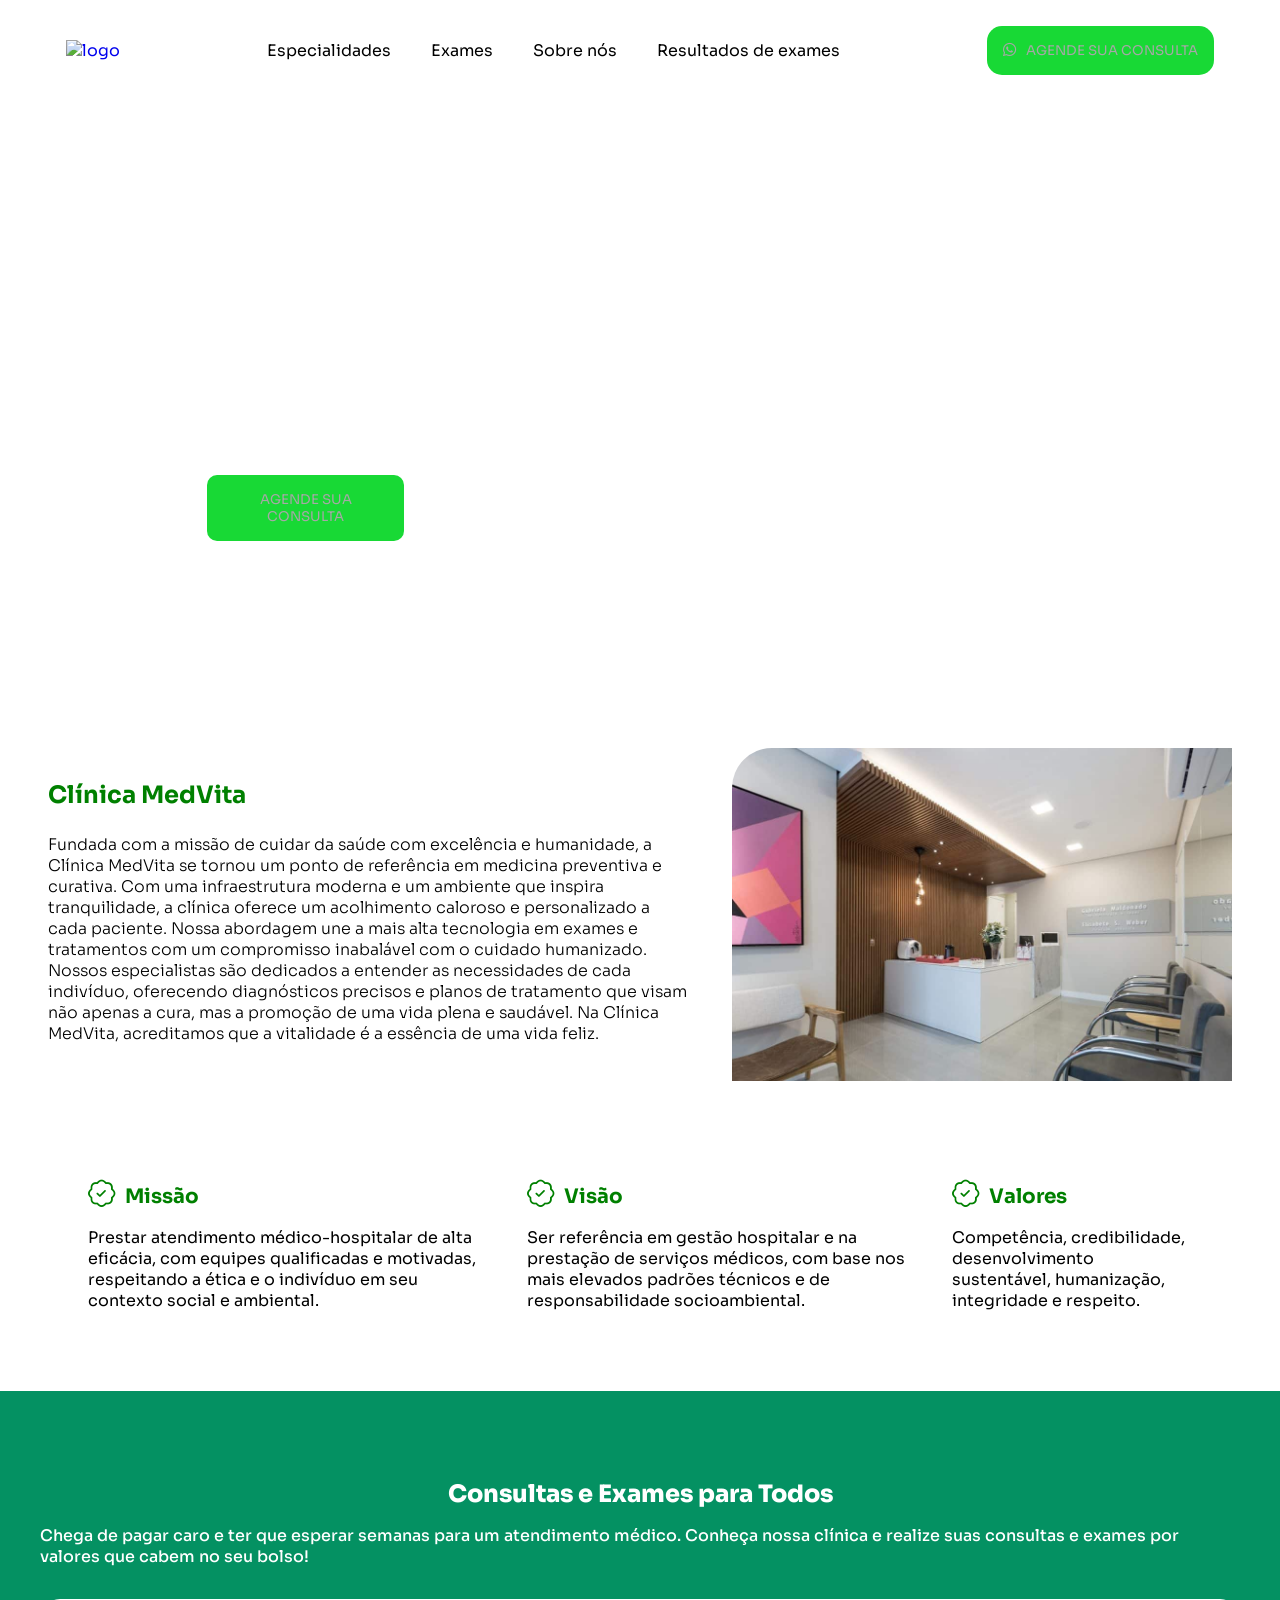
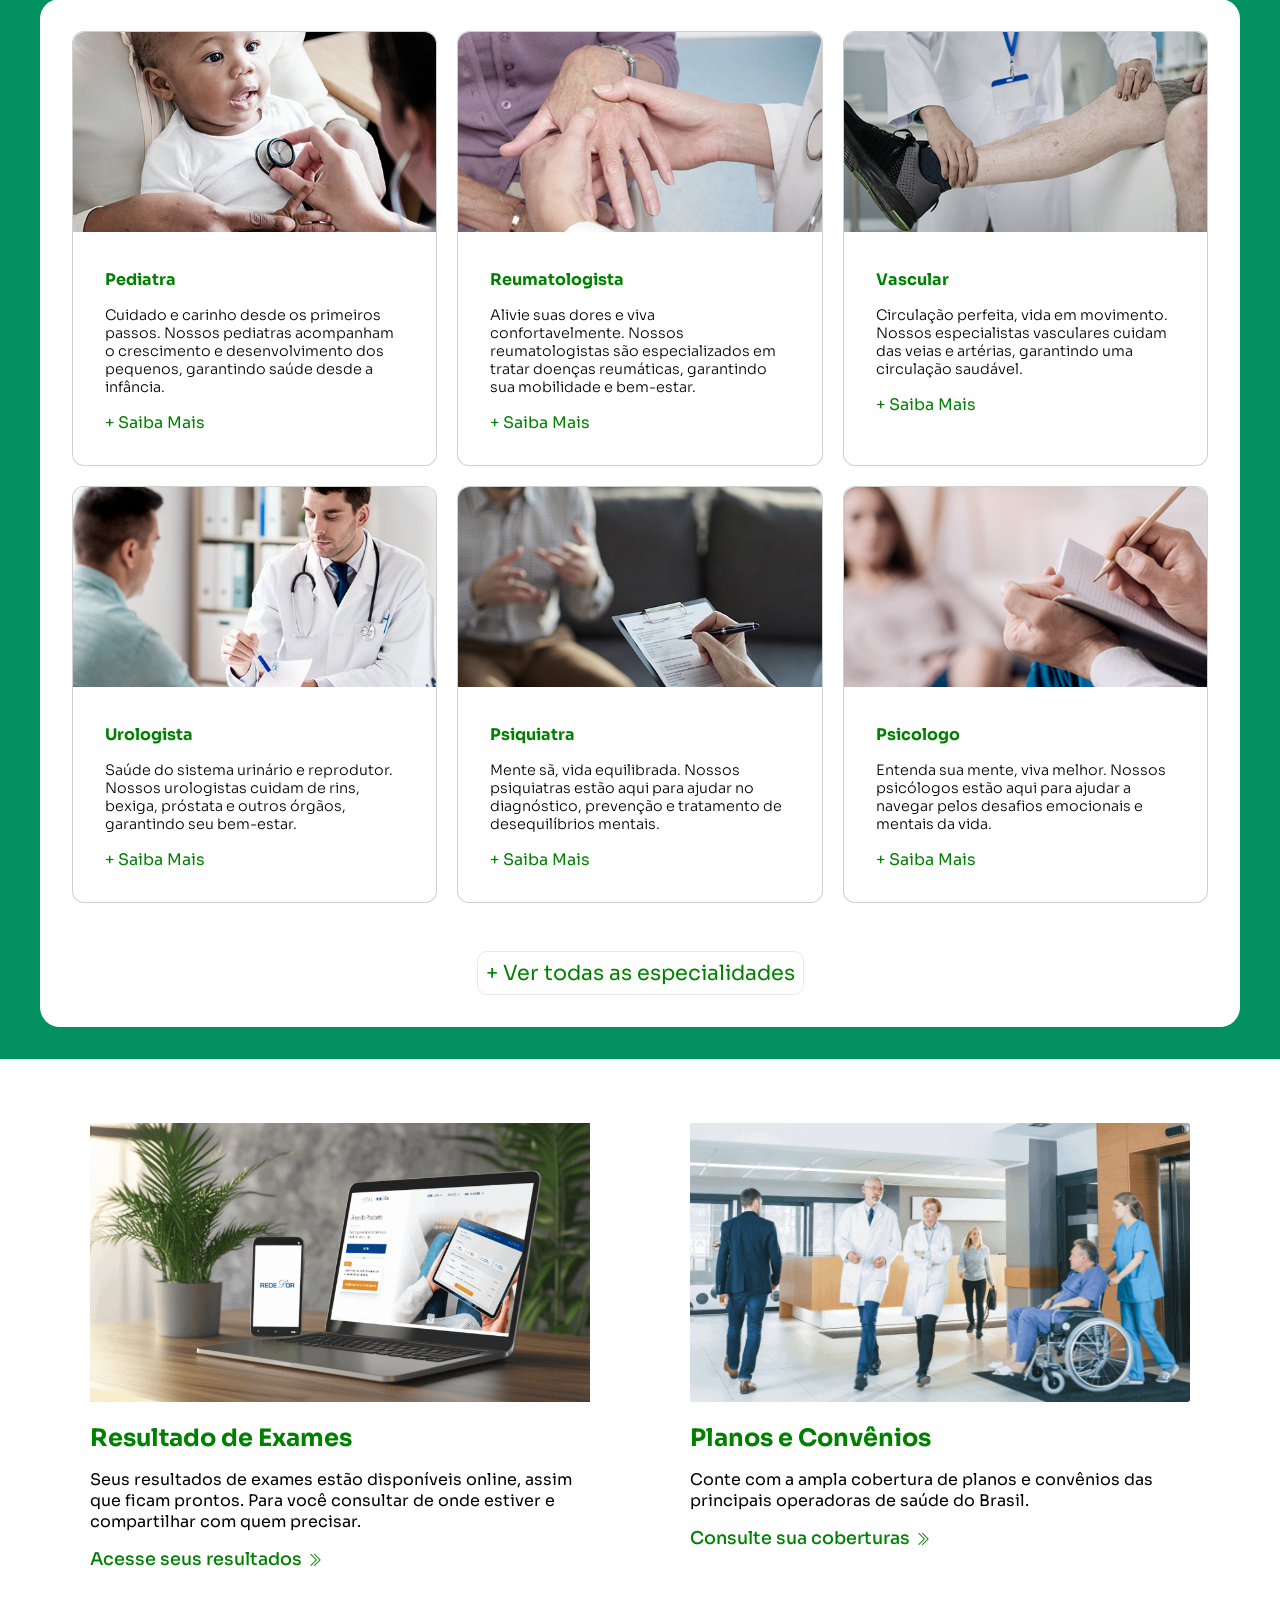
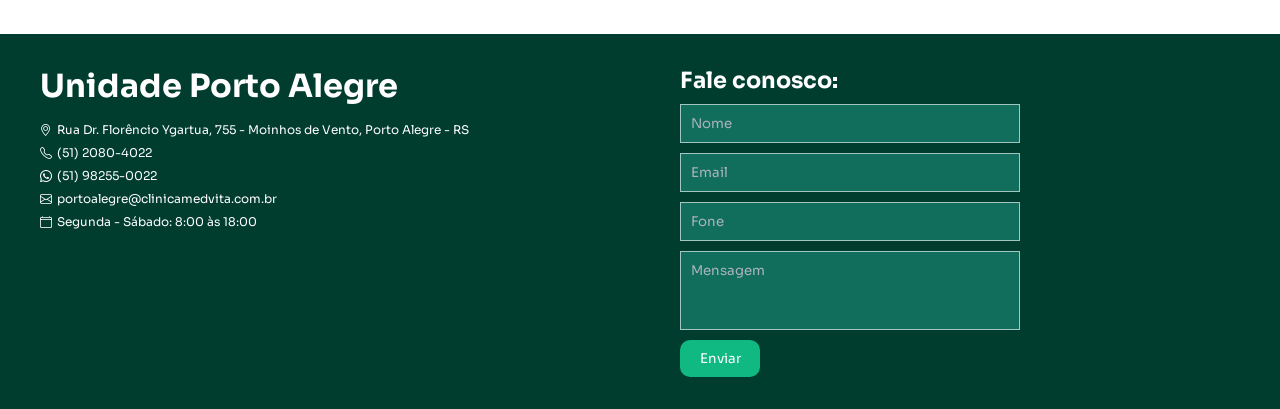
==== commit e116088d: "Arrumando o botão do footer" ====
--- a/index.html
+++ b/index.html
@@ -202,7 +202,7 @@
                 <input type="email" name="email" id="" placeholder="Email">
                 <input type="tel" name="telefone" id="" placeholder="Fone">
                 <input type="text" name="mensagem" id="" class="mensagem" placeholder="Mensagem">
-                <button>Enviar</button>
+                <input type="submit" value="Enviar" class="button">
             </div>
         </div>
     </footer>
--- a/assets/css/index.css
+++ b/assets/css/index.css
@@ -0,0 +1,404 @@
+*{
+    margin: 0;
+    padding: 0;
+    box-sizing: border-box;
+    list-style: none;
+    text-decoration: none;
+    font-family: "Sora", sans-serif;
+}
+
+body {
+    background-color: #FFF;
+}
+
+/* Header*/
+
+header {
+    background-color: #FFF;
+    width: 100%;
+    height: 100px;
+    display: flex;
+    justify-content: space-around;
+    align-items: center;
+}
+
+.logo img{
+    max-width: 100px;
+    height: auto;
+    cursor: pointer;
+}
+
+#nav_menu {
+    display: none;
+}
+
+menu {
+    margin: 0 15px;
+}
+
+menu ul{
+    max-width: 700px;
+    display: flex;
+    gap: 40px;
+}
+
+menu a li {
+    color: black;
+}
+
+menu li:hover {
+    color: green;
+    transition: 0.3s;
+}
+
+.botao_menu button{
+    border: none;
+    border-radius: 15px;
+    background-color: #18D935;
+    color: rgb(167, 167, 167);
+    padding: 1rem;
+    text-transform: uppercase;
+    cursor: pointer;
+}
+
+.botao_menu button:hover {
+    background-color: #13ac64;
+    transition: 0.3s;
+}
+
+.botao_menu button span {
+    margin-right: 10px;
+}
+
+/* Main */
+
+.banner {
+    width: 100%;
+    height: 600px;
+
+    background-image: url(../image/banner.jpg);
+    background-size: cover;
+    background-position: center;
+}
+
+.banner_content {
+    display: flex;
+    justify-content: space-around;
+    align-items: center;
+    height: 600px;
+    gap: px;
+}
+
+.banner_text {
+    display: flex;
+    flex-direction: column;
+    max-width: 500px;
+    margin-left: 1rem;
+    color: white;
+}
+
+.banner_text h1 {
+    font-size: 30px;
+    margin-bottom: 20px;
+}
+
+.banner_text .botao_container {
+    margin-top: 20px;
+    display: flex;
+    gap: 20px;
+}
+
+.botao_consulta {
+    border: none;
+    border-radius: 10px;
+    background-color: #18D935;
+    color: rgb(167, 167, 167);
+    padding: 1rem;
+    text-transform: uppercase;
+    cursor: pointer;
+}
+
+.botao_consulta:hover {
+    background-color: #13ac64;;
+    transition: 0.3s;
+}
+
+.botao_conheca {
+    border: 1px solid white;
+    border-radius: 10px;
+    color: white;
+    background-color: transparent;
+    padding: 1rem;
+    text-transform: uppercase;
+    cursor: pointer;
+}
+
+.container_sobre {
+    display: flex;
+    justify-content: center;
+    gap: 40px;
+    margin: 3rem;
+}
+
+.container_text {
+    margin-top: 2rem;
+    max-width: 700px;
+}
+
+.container_text h1 {
+    margin-bottom: 1.5rem;
+    color: green;
+}
+
+.container_text p {
+    font-weight: 300;
+}
+
+.image_sobre {
+    display: flex;
+    align-items: center;
+}
+
+.image_sobre img {
+    max-width: 500px;
+    border-top-left-radius: 40px;
+}
+
+.container_objetivo {
+    max-width: 1200px;
+    display: flex;
+    margin: 2rem auto;
+    padding: 3rem;
+    gap: 30px;
+}
+
+.objetivo_text h1 {
+    color: green;
+    margin-bottom: 1rem;
+    font-size: 1.25rem;
+}
+
+.objetivo_text span {
+    padding-right: 10px;
+    font-size: 27px;
+}
+
+.section_consulta {
+    background-color: #049162;
+    width: 100%;
+    padding: 2rem;
+}
+
+.container_consulta {
+    max-width: 1200px;
+    margin: auto;
+    padding-top: 3.5rem;
+    color: #FFF;
+}
+
+.consulta_text {
+    margin-bottom: 2rem;
+}
+
+.consulta_text h1 {
+    text-align: center;
+    font-weight: 800;
+    margin-bottom: 1rem;
+}
+
+.consulta_text p {
+    font-weight: 500;
+}
+
+.section_exames {
+    background-color: #FFF;
+    border-radius: 20px;
+    padding: 2rem;
+}
+
+.container_exames {
+    display: grid;
+    grid-template-columns: repeat(auto-fit, minmax(300px, 1fr));
+    gap: 20px;
+}
+
+.exames {
+    background-color: #fff;
+    border: 1px solid rgba(0, 0, 0, 0.185);
+    border-radius: 12px;
+}
+
+.exames_image img {
+    width: 100%;
+    height: 200px;
+    object-fit: cover;
+    border-radius: 12px 12px 0px 0px;
+}
+
+.exames_text {
+    padding: 2rem;
+}
+
+.exames .exames_text h1 {
+    color: green;
+    font-size: 1rem;
+}
+
+.exames .exames_text p {
+    color: black;
+    font-size: 0.9rem;
+    font-weight: 300;
+    padding: 1rem 0rem;
+}
+
+.exames .exames_text a {
+    color: green;
+}
+
+.exames_text a:hover {
+    color: #065F46;
+    transition: 0.3s;
+}
+
+.button_mais {
+    margin-top: 3rem;
+    display: flex;
+    justify-content: center;
+    align-content: center;
+}
+
+.button_mais a {
+    color: green;
+    font-size: 1.3rem;
+    border: 1px solid rgba(0, 0, 0, 0.089);
+    border-radius: 10px;
+    padding: 0.5rem;
+}
+
+.button_mais a:hover {
+    color: #065F46;
+    transition: 0.3s;
+}
+
+.section_info {
+    max-width: 1200px;
+    margin: auto;
+}
+
+.container_info {
+    display: flex;
+    justify-content: space-around;
+    margin: 4rem 0;
+}
+
+.card_info {
+    flex-direction: column;
+    width: 500px;
+}
+
+.card_info img {
+    width: 500px;
+}
+
+.card_info h1 {
+    color: green;
+    padding-bottom: 1rem;
+    padding-top: 1rem;
+}
+
+.card_info p {
+    padding-bottom: 1rem;
+}
+
+.card_info a {
+    color: green;
+    font-size: 1.1rem;
+    font-weight: 500;
+}
+
+.card_info a:hover {
+    color: #065F46;
+    transition: 0.3s;
+}
+
+.card_info span {
+    padding-left: 5px;
+    font-size: 15px;
+}
+
+/* Footer */
+
+footer {
+    background-color: #013D2F;
+    padding: 2rem;
+}
+
+.footer_info {
+    max-width: 1200px;
+    display: flex;
+    justify-content: center;
+    margin: auto;
+    color: #FFF;
+    gap: 80px;
+}
+
+.info {
+    width: 100%;
+}
+
+.info h1 {
+    padding-bottom: 1rem;
+}
+
+.info span {
+    padding-right: 5px;
+}
+
+.info p {
+    padding-bottom: 8px;
+    font-size: 12px;
+}
+
+.contato {
+    width: 100%;
+    display: flex;
+    flex-direction: column;
+    gap: 10px;
+}
+
+.contato h1 {
+    font-size: 1.4rem;
+}
+
+.contato input {
+    padding: 10px;
+    max-width: 340px;
+    background-color: #116E5D;
+    color: #ffffff;
+    border: 1px solid #ffffff9c;
+}
+
+::placeholder {
+    color: #abb3c0;
+    opacity: 1;
+}
+
+.contato .mensagem {
+    padding-bottom: 50px;
+}
+
+.contato .button {
+    width: 80px;
+    border: none;
+    background-color: #10B981;
+    padding: 10px;
+    border-radius: 10px;
+    cursor: pointer;
+}
+
+.contato .button:hover {
+    background-color: #065F46;
+}
+
+
+
